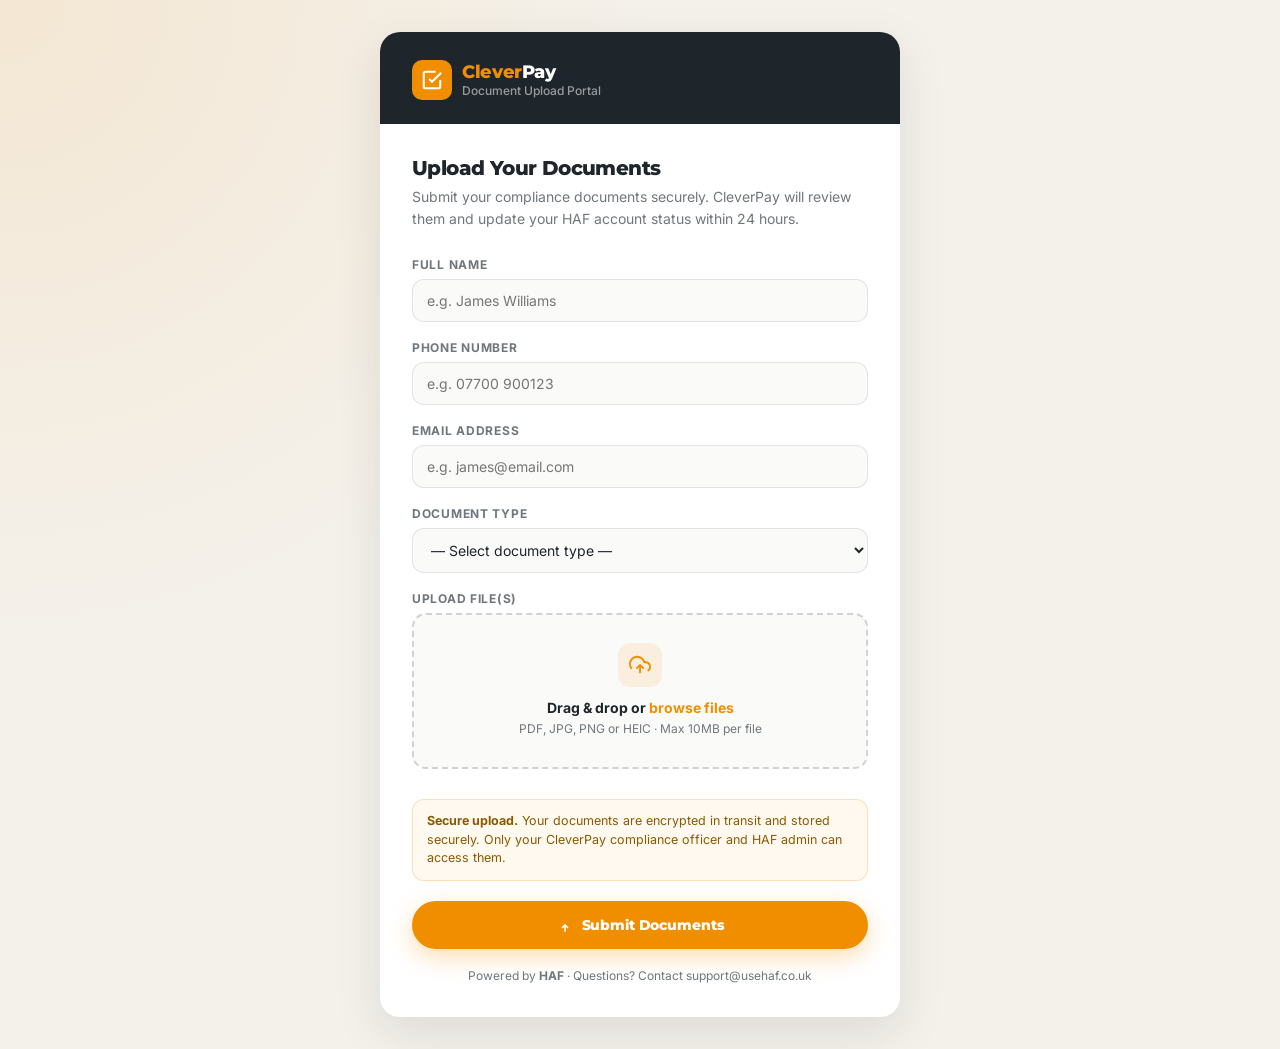
==== upload.html @ 401745ec "Add: simple driver document upload portal" ====
<!DOCTYPE html>
<html lang="en">
<head>
<meta charset="UTF-8">
<meta name="viewport" content="width=device-width, initial-scale=1.0">
<title>Document Upload — HAF CleverPay</title>
<link rel="preconnect" href="https://fonts.googleapis.com">
<link href="https://fonts.googleapis.com/css2?family=Inter:wght@400;500;600;700&family=Montserrat:wght@700;800&display=swap" rel="stylesheet">
<style>
:root {
  --orange: #f18e00;
  --bg: #f4f1eb;
  --panel: #ffffff;
  --text: #1e252b;
  --muted: #6f777d;
  --line: rgba(47,55,62,.12);
  --green: #2a7d4f;
  --green-bg: #edf7f1;
  --red: #b4483f;
  --radius: 20px;
  --shadow: 0 16px 48px rgba(22,25,27,.10);
}
* { box-sizing: border-box; margin: 0; padding: 0; }
body {
  font-family: "Inter", sans-serif;
  background: radial-gradient(circle at top left, rgba(241,142,0,.10), transparent 40%), var(--bg);
  min-height: 100vh;
  color: var(--text);
  -webkit-font-smoothing: antialiased;
}
.page {
  min-height: 100vh;
  display: flex;
  flex-direction: column;
  align-items: center;
  justify-content: center;
  padding: 32px 16px;
}
.card {
  background: var(--panel);
  border-radius: var(--radius);
  box-shadow: var(--shadow);
  width: 100%;
  max-width: 520px;
  overflow: hidden;
}
.card-head {
  background: #1e252b;
  padding: 28px 32px 24px;
  display: flex;
  align-items: center;
  gap: 16px;
}
.logo-wrap {
  display: flex;
  align-items: center;
  gap: 10px;
}
.logo-icon {
  width: 40px;
  height: 40px;
  background: var(--orange);
  border-radius: 10px;
  display: flex;
  align-items: center;
  justify-content: center;
  flex-shrink: 0;
}
.logo-icon svg { width: 22px; height: 22px; stroke: white; fill: none; stroke-width: 2.2; }
.logo-text { line-height: 1.2; }
.logo-name {
  font-family: "Montserrat", sans-serif;
  font-size: 18px;
  font-weight: 800;
  color: white;
  letter-spacing: -.02em;
}
.logo-name span { color: var(--orange); }
.logo-sub { font-size: 12px; color: rgba(255,255,255,.55); font-weight: 500; }
.card-body { padding: 32px; }
.card-body h1 {
  font-family: "Montserrat", sans-serif;
  font-size: 20px;
  font-weight: 800;
  color: var(--text);
  letter-spacing: -.03em;
  margin-bottom: 6px;
}
.card-body p { font-size: 14px; color: var(--muted); line-height: 1.55; margin-bottom: 28px; }

.field { margin-bottom: 18px; }
.field label { display: block; font-size: 12px; font-weight: 700; color: var(--muted); letter-spacing: .06em; text-transform: uppercase; margin-bottom: 7px; }
.field input, .field select {
  width: 100%;
  padding: 12px 14px;
  border: 1.5px solid var(--line);
  border-radius: 12px;
  font-size: 14px;
  font-family: inherit;
  color: var(--text);
  background: #fafaf8;
  outline: none;
  transition: border-color .15s;
}
.field input:focus, .field select:focus { border-color: var(--orange); }
.field select { cursor: pointer; }

.upload-zone {
  border: 2px dashed rgba(47,55,62,.2);
  border-radius: 14px;
  padding: 28px 20px;
  text-align: center;
  cursor: pointer;
  transition: border-color .15s, background .15s;
  background: #fafaf8;
  position: relative;
}
.upload-zone:hover, .upload-zone.drag { border-color: var(--orange); background: #fff9f0; }
.upload-zone input { position: absolute; inset: 0; opacity: 0; cursor: pointer; width: 100%; height: 100%; }
.upload-icon {
  width: 44px; height: 44px;
  background: rgba(241,142,0,.10);
  border-radius: 12px;
  display: flex; align-items: center; justify-content: center;
  margin: 0 auto 12px;
}
.upload-icon svg { width: 22px; height: 22px; stroke: var(--orange); fill: none; stroke-width: 2; }
.upload-zone h3 { font-size: 14px; font-weight: 700; color: var(--text); margin-bottom: 4px; }
.upload-zone p { font-size: 12px; color: var(--muted); margin: 0; }
.upload-zone .orange { color: var(--orange); }

.file-list { margin-top: 12px; display: flex; flex-direction: column; gap: 8px; }
.file-item {
  display: flex; align-items: center; gap: 10px;
  background: var(--green-bg);
  border-radius: 10px;
  padding: 9px 12px;
}
.file-item svg { width: 16px; height: 16px; stroke: var(--green); fill: none; stroke-width: 2; flex-shrink: 0; }
.file-item span { font-size: 13px; font-weight: 500; color: var(--green); flex: 1; }
.file-item .rm { background: none; border: none; cursor: pointer; padding: 2px; color: var(--muted); font-size: 16px; line-height: 1; }

.notice {
  background: #fff9f0;
  border: 1.5px solid rgba(241,142,0,.25);
  border-radius: 12px;
  padding: 12px 14px;
  font-size: 12.5px;
  color: #8a5a00;
  margin-bottom: 20px;
  line-height: 1.5;
}
.notice b { font-weight: 700; }

.submit-btn {
  width: 100%;
  padding: 15px;
  background: var(--orange);
  color: white;
  font-family: "Montserrat", sans-serif;
  font-size: 14px;
  font-weight: 800;
  letter-spacing: -.01em;
  border: none;
  border-radius: 999px;
  cursor: pointer;
  box-shadow: 0 8px 24px rgba(241,142,0,.30);
  transition: transform .12s, box-shadow .12s, opacity .12s;
  display: flex; align-items: center; justify-content: center; gap: 8px;
}
.submit-btn:hover { transform: translateY(-1px); box-shadow: 0 12px 32px rgba(241,142,0,.38); }
.submit-btn:active { transform: translateY(0); }
.submit-btn:disabled { opacity: .5; cursor: not-allowed; transform: none; }
.submit-btn svg { width: 18px; height: 18px; stroke: white; fill: none; stroke-width: 2.2; }

.footer-note { text-align: center; font-size: 12px; color: var(--muted); margin-top: 18px; line-height: 1.5; }

/* Success screen */
.success {
  display: none;
  text-align: center;
  padding: 48px 32px;
}
.success-icon {
  width: 72px; height: 72px;
  background: var(--green-bg);
  border-radius: 50%;
  display: flex; align-items: center; justify-content: center;
  margin: 0 auto 20px;
}
.success-icon svg { width: 36px; height: 36px; stroke: var(--green); fill: none; stroke-width: 2; }
.success h2 {
  font-family: "Montserrat", sans-serif;
  font-size: 22px; font-weight: 800;
  color: var(--text);
  margin-bottom: 10px;
  letter-spacing: -.03em;
}
.success p { font-size: 14px; color: var(--muted); line-height: 1.6; margin-bottom: 6px; }
.ref-box {
  background: #f4f1eb;
  border-radius: 12px;
  padding: 14px 20px;
  margin: 20px 0;
  font-size: 14px;
  color: var(--text);
}
.ref-box b { display: block; font-size: 12px; color: var(--muted); text-transform: uppercase; letter-spacing: .06em; margin-bottom: 4px; }
.ref-num { font-size: 22px; font-weight: 700; color: var(--orange); letter-spacing: .04em; }
.upload-more {
  background: none; border: 1.5px solid var(--line);
  border-radius: 999px; padding: 12px 24px;
  font-family: inherit; font-size: 13px; font-weight: 600;
  color: var(--text); cursor: pointer; margin-top: 8px;
  transition: border-color .12s;
}
.upload-more:hover { border-color: var(--orange); }
</style>
</head>
<body>
<div class="page">
  <div class="card">
    <div class="card-head">
      <div class="logo-wrap">
        <div class="logo-icon">
          <svg viewBox="0 0 24 24"><path d="M9 11l3 3L22 4"/><path d="M21 12v7a2 2 0 01-2 2H5a2 2 0 01-2-2V5a2 2 0 012-2h11"/></svg>
        </div>
        <div class="logo-text">
          <div class="logo-name"><span>Clever</span>Pay</div>
          <div class="logo-sub">Document Upload Portal</div>
        </div>
      </div>
    </div>

    <div id="form-view">
      <div class="card-body">
        <h1>Upload Your Documents</h1>
        <p>Submit your compliance documents securely. CleverPay will review them and update your HAF account status within 24 hours.</p>

        <div class="field">
          <label>Full Name</label>
          <input type="text" id="f-name" placeholder="e.g. James Williams" autocomplete="name">
        </div>
        <div class="field">
          <label>Phone Number</label>
          <input type="tel" id="f-phone" placeholder="e.g. 07700 900123" autocomplete="tel">
        </div>
        <div class="field">
          <label>Email Address</label>
          <input type="email" id="f-email" placeholder="e.g. james@email.com" autocomplete="email">
        </div>
        <div class="field">
          <label>Document Type</label>
          <select id="f-doctype">
            <option value="">— Select document type —</option>
            <option>Driving Licence (Front)</option>
            <option>Driving Licence (Back)</option>
            <option>Vehicle Insurance Certificate</option>
            <option>MOT Certificate</option>
            <option>Vehicle Registration (V5C)</option>
            <option>PHV / Taxi Licence</option>
            <option>DBS Check Certificate</option>
            <option>Right to Work Document</option>
            <option>Vehicle Rental Agreement</option>
            <option>Other</option>
          </select>
        </div>

        <div class="field">
          <label>Upload File(s)</label>
          <div class="upload-zone" id="drop-zone">
            <input type="file" id="f-files" multiple accept=".pdf,.jpg,.jpeg,.png,.heic" onchange="handleFiles(this.files)">
            <div class="upload-icon">
              <svg viewBox="0 0 24 24"><polyline points="16 16 12 12 8 16"/><line x1="12" y1="12" x2="12" y2="21"/><path d="M20.39 18.39A5 5 0 0018 9h-1.26A8 8 0 103 16.3"/></svg>
            </div>
            <h3>Drag &amp; drop or <span class="orange">browse files</span></h3>
            <p>PDF, JPG, PNG or HEIC · Max 10MB per file</p>
          </div>
          <div class="file-list" id="file-list"></div>
        </div>

        <div class="notice">
          <b>Secure upload.</b> Your documents are encrypted in transit and stored securely. Only your CleverPay compliance officer and HAF admin can access them.
        </div>

        <button class="submit-btn" onclick="handleSubmit()">
          <svg viewBox="0 0 24 24"><polyline points="16 16 12 12 8 16"/><line x1="12" y1="12" x2="12" y2="21"/></svg>
          Submit Documents
        </button>

        <div class="footer-note">
          Powered by <b>HAF</b> · Questions? Contact support@usehaf.co.uk
        </div>
      </div>
    </div>

    <div id="success-view" class="success">
      <div class="success-icon">
        <svg viewBox="0 0 24 24"><polyline points="20 6 9 17 4 12"/></svg>
      </div>
      <h2>Documents Submitted!</h2>
      <p>Thank you. Your documents have been received and are being reviewed by the CleverPay compliance team.</p>
      <p>You'll receive an email confirmation shortly.</p>
      <div class="ref-box">
        <b>Your Reference Number</b>
        <div class="ref-num" id="ref-num">CP-000000</div>
      </div>
      <p style="font-size:13px;color:var(--muted);">Keep this reference number. You may need it if you contact support.</p>
      <button class="upload-more" onclick="resetForm()">Upload more documents</button>
    </div>
  </div>
</div>

<script>
let selectedFiles = [];

function handleFiles(files) {
  for (const f of files) selectedFiles.push(f);
  renderFileList();
}

function renderFileList() {
  const list = document.getElementById('file-list');
  list.innerHTML = '';
  selectedFiles.forEach((f, i) => {
    const item = document.createElement('div');
    item.className = 'file-item';
    item.innerHTML = `
      <svg viewBox="0 0 24 24"><path d="M14 2H6a2 2 0 00-2 2v16a2 2 0 002 2h12a2 2 0 002-2V8z"/><polyline points="14 2 14 8 20 8"/></svg>
      <span>${f.name}</span>
      <button class="rm" onclick="removeFile(${i})" title="Remove">×</button>`;
    list.appendChild(item);
  });
}

function removeFile(i) {
  selectedFiles.splice(i, 1);
  renderFileList();
}

const dz = document.getElementById('drop-zone');
dz.addEventListener('dragover', e => { e.preventDefault(); dz.classList.add('drag'); });
dz.addEventListener('dragleave', () => dz.classList.remove('drag'));
dz.addEventListener('drop', e => {
  e.preventDefault();
  dz.classList.remove('drag');
  handleFiles(e.dataTransfer.files);
});

function handleSubmit() {
  const name = document.getElementById('f-name').value.trim();
  const phone = document.getElementById('f-phone').value.trim();
  const email = document.getElementById('f-email').value.trim();
  const doctype = document.getElementById('f-doctype').value;

  if (!name || !phone || !email || !doctype || selectedFiles.length === 0) {
    alert('Please fill in all fields and select at least one file.');
    return;
  }

  const btn = document.querySelector('.submit-btn');
  btn.disabled = true;
  btn.innerHTML = '<svg viewBox="0 0 24 24" style="animation:spin 1s linear infinite"><path d="M21 12a9 9 0 11-18 0 9 9 0 0118 0z" opacity=".2"/><path d="M12 3a9 9 0 019 9" stroke-linecap="round"/></svg> Uploading...';

  setTimeout(() => {
    const ref = 'CP-' + Math.floor(100000 + Math.random() * 900000);
    document.getElementById('ref-num').textContent = ref;
    document.getElementById('form-view').style.display = 'none';
    document.getElementById('success-view').style.display = 'block';
  }, 1800);
}

function resetForm() {
  selectedFiles = [];
  document.getElementById('f-name').value = '';
  document.getElementById('f-phone').value = '';
  document.getElementById('f-email').value = '';
  document.getElementById('f-doctype').value = '';
  document.getElementById('file-list').innerHTML = '';
  document.getElementById('form-view').style.display = 'block';
  document.getElementById('success-view').style.display = 'none';
  document.querySelector('.submit-btn').disabled = false;
  document.querySelector('.submit-btn').innerHTML = '<svg viewBox="0 0 24 24"><polyline points="16 16 12 12 8 16"/><line x1="12" y1="12" x2="12" y2="21"/></svg> Submit Documents';
}

const style = document.createElement('style');
style.textContent = '@keyframes spin{to{transform:rotate(360deg)}}';
document.head.appendChild(style);
</script>
</body>
</html>
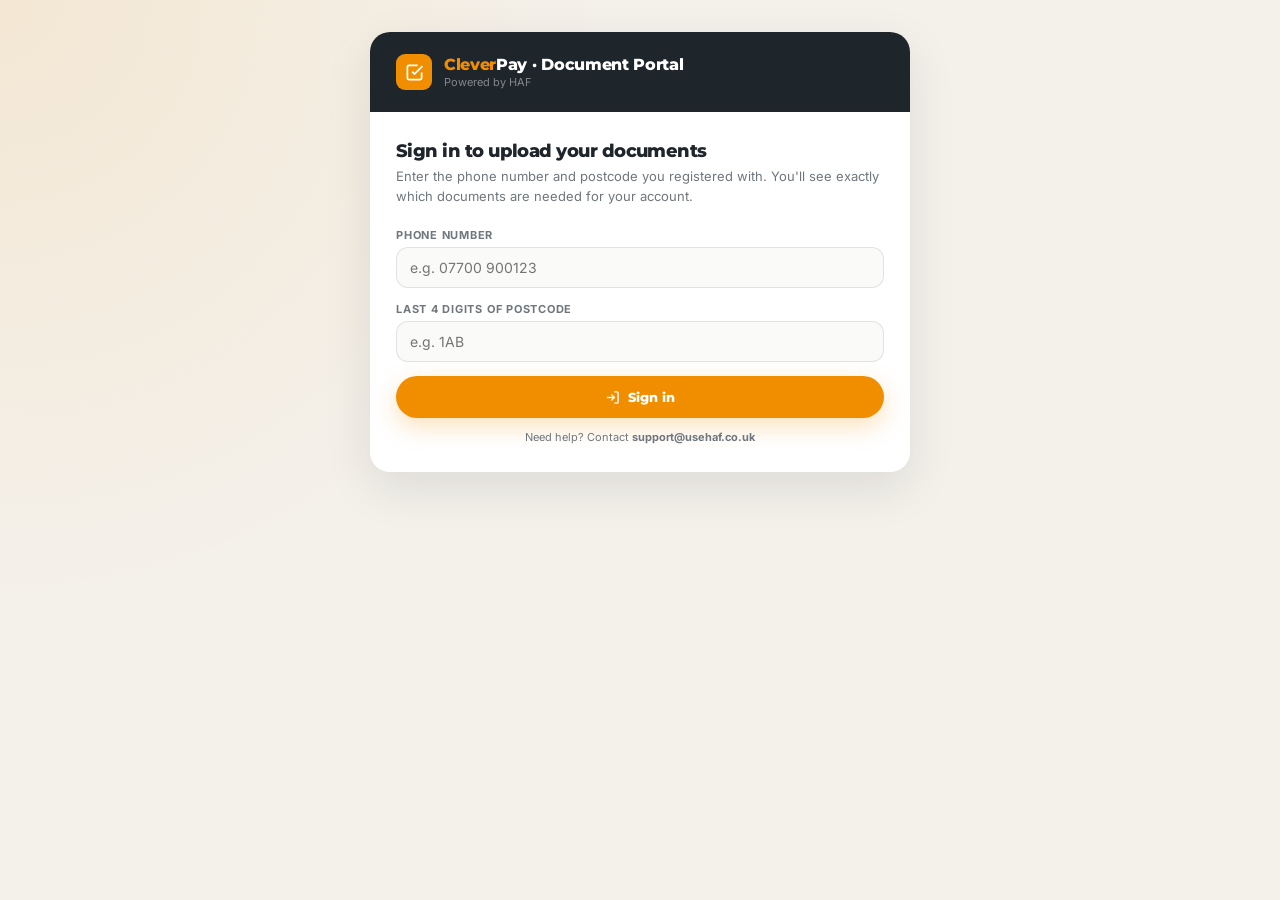
==== commit b7ea7fe2: "Rebuild: per-document upload portal with login + status dashboard" ====
--- a/upload.html
+++ b/upload.html
@@ -2,390 +2,214 @@
 <html lang="en">
 <head>
 <meta charset="UTF-8">
-<meta name="viewport" content="width=device-width, initial-scale=1.0">
-<title>Document Upload — HAF CleverPay</title>
-<link rel="preconnect" href="https://fonts.googleapis.com">
+<meta name="viewport" content="width=device-width,initial-scale=1.0">
+<title>Document Portal — CleverPay × HAF</title>
 <link href="https://fonts.googleapis.com/css2?family=Inter:wght@400;500;600;700&family=Montserrat:wght@700;800&display=swap" rel="stylesheet">
 <style>
-:root {
-  --orange: #f18e00;
-  --bg: #f4f1eb;
-  --panel: #ffffff;
-  --text: #1e252b;
-  --muted: #6f777d;
-  --line: rgba(47,55,62,.12);
-  --green: #2a7d4f;
-  --green-bg: #edf7f1;
-  --red: #b4483f;
-  --radius: 20px;
-  --shadow: 0 16px 48px rgba(22,25,27,.10);
-}
-* { box-sizing: border-box; margin: 0; padding: 0; }
-body {
-  font-family: "Inter", sans-serif;
-  background: radial-gradient(circle at top left, rgba(241,142,0,.10), transparent 40%), var(--bg);
-  min-height: 100vh;
-  color: var(--text);
-  -webkit-font-smoothing: antialiased;
-}
-.page {
-  min-height: 100vh;
-  display: flex;
-  flex-direction: column;
-  align-items: center;
-  justify-content: center;
-  padding: 32px 16px;
-}
-.card {
-  background: var(--panel);
-  border-radius: var(--radius);
-  box-shadow: var(--shadow);
-  width: 100%;
-  max-width: 520px;
-  overflow: hidden;
-}
-.card-head {
-  background: #1e252b;
-  padding: 28px 32px 24px;
-  display: flex;
-  align-items: center;
-  gap: 16px;
-}
-.logo-wrap {
-  display: flex;
-  align-items: center;
-  gap: 10px;
-}
-.logo-icon {
-  width: 40px;
-  height: 40px;
-  background: var(--orange);
-  border-radius: 10px;
-  display: flex;
-  align-items: center;
-  justify-content: center;
-  flex-shrink: 0;
-}
-.logo-icon svg { width: 22px; height: 22px; stroke: white; fill: none; stroke-width: 2.2; }
-.logo-text { line-height: 1.2; }
-.logo-name {
-  font-family: "Montserrat", sans-serif;
-  font-size: 18px;
-  font-weight: 800;
-  color: white;
-  letter-spacing: -.02em;
-}
-.logo-name span { color: var(--orange); }
-.logo-sub { font-size: 12px; color: rgba(255,255,255,.55); font-weight: 500; }
-.card-body { padding: 32px; }
-.card-body h1 {
-  font-family: "Montserrat", sans-serif;
-  font-size: 20px;
-  font-weight: 800;
-  color: var(--text);
-  letter-spacing: -.03em;
-  margin-bottom: 6px;
-}
-.card-body p { font-size: 14px; color: var(--muted); line-height: 1.55; margin-bottom: 28px; }
-
-.field { margin-bottom: 18px; }
-.field label { display: block; font-size: 12px; font-weight: 700; color: var(--muted); letter-spacing: .06em; text-transform: uppercase; margin-bottom: 7px; }
-.field input, .field select {
-  width: 100%;
-  padding: 12px 14px;
-  border: 1.5px solid var(--line);
-  border-radius: 12px;
-  font-size: 14px;
-  font-family: inherit;
-  color: var(--text);
-  background: #fafaf8;
-  outline: none;
-  transition: border-color .15s;
-}
-.field input:focus, .field select:focus { border-color: var(--orange); }
-.field select { cursor: pointer; }
-
-.upload-zone {
-  border: 2px dashed rgba(47,55,62,.2);
-  border-radius: 14px;
-  padding: 28px 20px;
-  text-align: center;
-  cursor: pointer;
-  transition: border-color .15s, background .15s;
-  background: #fafaf8;
-  position: relative;
-}
-.upload-zone:hover, .upload-zone.drag { border-color: var(--orange); background: #fff9f0; }
-.upload-zone input { position: absolute; inset: 0; opacity: 0; cursor: pointer; width: 100%; height: 100%; }
-.upload-icon {
-  width: 44px; height: 44px;
-  background: rgba(241,142,0,.10);
-  border-radius: 12px;
-  display: flex; align-items: center; justify-content: center;
-  margin: 0 auto 12px;
-}
-.upload-icon svg { width: 22px; height: 22px; stroke: var(--orange); fill: none; stroke-width: 2; }
-.upload-zone h3 { font-size: 14px; font-weight: 700; color: var(--text); margin-bottom: 4px; }
-.upload-zone p { font-size: 12px; color: var(--muted); margin: 0; }
-.upload-zone .orange { color: var(--orange); }
-
-.file-list { margin-top: 12px; display: flex; flex-direction: column; gap: 8px; }
-.file-item {
-  display: flex; align-items: center; gap: 10px;
-  background: var(--green-bg);
-  border-radius: 10px;
-  padding: 9px 12px;
-}
-.file-item svg { width: 16px; height: 16px; stroke: var(--green); fill: none; stroke-width: 2; flex-shrink: 0; }
-.file-item span { font-size: 13px; font-weight: 500; color: var(--green); flex: 1; }
-.file-item .rm { background: none; border: none; cursor: pointer; padding: 2px; color: var(--muted); font-size: 16px; line-height: 1; }
-
-.notice {
-  background: #fff9f0;
-  border: 1.5px solid rgba(241,142,0,.25);
-  border-radius: 12px;
-  padding: 12px 14px;
-  font-size: 12.5px;
-  color: #8a5a00;
-  margin-bottom: 20px;
-  line-height: 1.5;
-}
-.notice b { font-weight: 700; }
-
-.submit-btn {
-  width: 100%;
-  padding: 15px;
-  background: var(--orange);
-  color: white;
-  font-family: "Montserrat", sans-serif;
-  font-size: 14px;
-  font-weight: 800;
-  letter-spacing: -.01em;
-  border: none;
-  border-radius: 999px;
-  cursor: pointer;
-  box-shadow: 0 8px 24px rgba(241,142,0,.30);
-  transition: transform .12s, box-shadow .12s, opacity .12s;
-  display: flex; align-items: center; justify-content: center; gap: 8px;
-}
-.submit-btn:hover { transform: translateY(-1px); box-shadow: 0 12px 32px rgba(241,142,0,.38); }
-.submit-btn:active { transform: translateY(0); }
-.submit-btn:disabled { opacity: .5; cursor: not-allowed; transform: none; }
-.submit-btn svg { width: 18px; height: 18px; stroke: white; fill: none; stroke-width: 2.2; }
-
-.footer-note { text-align: center; font-size: 12px; color: var(--muted); margin-top: 18px; line-height: 1.5; }
-
-/* Success screen */
-.success {
-  display: none;
-  text-align: center;
-  padding: 48px 32px;
-}
-.success-icon {
-  width: 72px; height: 72px;
-  background: var(--green-bg);
-  border-radius: 50%;
-  display: flex; align-items: center; justify-content: center;
-  margin: 0 auto 20px;
-}
-.success-icon svg { width: 36px; height: 36px; stroke: var(--green); fill: none; stroke-width: 2; }
-.success h2 {
-  font-family: "Montserrat", sans-serif;
-  font-size: 22px; font-weight: 800;
-  color: var(--text);
-  margin-bottom: 10px;
-  letter-spacing: -.03em;
-}
-.success p { font-size: 14px; color: var(--muted); line-height: 1.6; margin-bottom: 6px; }
-.ref-box {
-  background: #f4f1eb;
-  border-radius: 12px;
-  padding: 14px 20px;
-  margin: 20px 0;
-  font-size: 14px;
-  color: var(--text);
-}
-.ref-box b { display: block; font-size: 12px; color: var(--muted); text-transform: uppercase; letter-spacing: .06em; margin-bottom: 4px; }
-.ref-num { font-size: 22px; font-weight: 700; color: var(--orange); letter-spacing: .04em; }
-.upload-more {
-  background: none; border: 1.5px solid var(--line);
-  border-radius: 999px; padding: 12px 24px;
-  font-family: inherit; font-size: 13px; font-weight: 600;
-  color: var(--text); cursor: pointer; margin-top: 8px;
-  transition: border-color .12s;
-}
-.upload-more:hover { border-color: var(--orange); }
+:root{--or:#f18e00;--bg:#f4f1eb;--dk:#1e252b;--mu:#6f777d;--ln:rgba(47,55,62,.12);--gr:#2a7d4f;--am:#b98530;--rd:#b4483f}
+*{box-sizing:border-box;margin:0;padding:0}
+body{font-family:"Inter",sans-serif;background:radial-gradient(circle at top left,rgba(241,142,0,.10),transparent 40%),var(--bg);min-height:100vh;color:var(--dk);-webkit-font-smoothing:antialiased}
+.page{min-height:100vh;display:flex;flex-direction:column;align-items:center;justify-content:flex-start;padding:32px 16px 48px}
+.card{background:#fff;border-radius:20px;box-shadow:0 16px 48px rgba(22,25,27,.10);width:100%;max-width:540px;overflow:hidden}
+.hd{background:var(--dk);padding:22px 26px;display:flex;align-items:center;gap:12px}
+.hi{width:36px;height:36px;background:var(--or);border-radius:9px;display:flex;align-items:center;justify-content:center;flex-shrink:0}
+.hi svg{width:19px;height:19px;stroke:#fff;fill:none;stroke-width:2.2}
+.hn{font-family:"Montserrat",sans-serif;font-size:16px;font-weight:800;color:#fff;letter-spacing:-.02em}
+.hn span{color:var(--or)}
+.hs{font-size:11px;color:rgba(255,255,255,.45);margin-top:1px}
+#login{padding:28px 26px}
+#login h1{font-family:"Montserrat",sans-serif;font-size:18px;font-weight:800;letter-spacing:-.03em;margin-bottom:5px}
+#login p{font-size:13px;color:var(--mu);line-height:1.5;margin-bottom:22px}
+.fl{margin-bottom:14px}
+.fl label{display:block;font-size:11px;font-weight:700;color:var(--mu);letter-spacing:.07em;text-transform:uppercase;margin-bottom:5px}
+.fl input{width:100%;padding:11px 13px;border:1.5px solid var(--ln);border-radius:12px;font-size:14px;font-family:inherit;color:var(--dk);background:#fafaf8;outline:none;transition:border-color .15s}
+.fl input:focus{border-color:var(--or)}
+.err{display:none;font-size:12px;color:var(--rd);margin-top:8px;padding:9px 12px;background:#fdf2f2;border-radius:9px}
+.pbtn{width:100%;padding:13px;background:var(--or);color:#fff;font-family:"Montserrat",sans-serif;font-size:13px;font-weight:800;border:none;border-radius:999px;cursor:pointer;box-shadow:0 8px 24px rgba(241,142,0,.28);transition:transform .12s;margin-top:6px;display:flex;align-items:center;justify-content:center;gap:8px}
+.pbtn:hover{transform:translateY(-1px)}
+.pbtn svg{width:15px;height:15px;stroke:#fff;fill:none;stroke-width:2.2}
+.hint{font-size:11px;color:var(--mu);text-align:center;margin-top:12px}
+#dash{display:none}
+.dh{padding:18px 26px 0;display:flex;align-items:flex-start;justify-content:space-between;gap:10px;flex-wrap:wrap}
+.dh h2{font-family:"Montserrat",sans-serif;font-size:15px;font-weight:800;letter-spacing:-.03em}
+.dh p{font-size:12px;color:var(--mu);margin-top:2px}
+.btype{font-size:10px;font-weight:700;padding:4px 10px;border-radius:999px;background:rgba(241,142,0,.12);color:#8a5a00;letter-spacing:.04em;text-transform:uppercase;white-space:nowrap}
+.pb{margin:14px 26px 0;background:var(--ln);border-radius:999px;height:5px;overflow:hidden}
+.pf{height:100%;background:var(--or);border-radius:999px;transition:width .5s}
+.pl{margin:5px 26px 12px;font-size:11px;color:var(--mu);display:flex;justify-content:space-between}
+.noti{margin:0 26px 16px;background:#fff9f0;border:1.5px solid rgba(241,142,0,.22);border-radius:11px;padding:10px 13px;font-size:12px;color:#8a5a00;line-height:1.5}
+.noti b{font-weight:700}
+.dl{padding:0 26px 26px;display:flex;flex-direction:column;gap:9px}
+.di{border:1.5px solid var(--ln);border-radius:13px;padding:13px 14px;display:flex;align-items:center;gap:11px}
+.di.ok{border-color:rgba(42,125,79,.25);background:#edf7f1}
+.di.pend{border-color:rgba(185,133,48,.25);background:#fff8eb}
+.di.exp{border-color:rgba(180,72,63,.25);background:#fdf2f2}
+.dic{width:34px;height:34px;border-radius:9px;display:flex;align-items:center;justify-content:center;flex-shrink:0;background:rgba(47,55,62,.07)}
+.di.ok .dic{background:rgba(42,125,79,.12)}
+.di.pend .dic{background:rgba(185,133,48,.12)}
+.di.exp .dic{background:rgba(180,72,63,.12)}
+.dic svg{width:16px;height:16px;fill:none;stroke-width:2;stroke:var(--mu)}
+.di.ok .dic svg{stroke:var(--gr)}
+.di.pend .dic svg{stroke:var(--am)}
+.di.exp .dic svg{stroke:var(--rd)}
+.din{flex:1;min-width:0}
+.dnm{font-size:13px;font-weight:600}
+.dsb{font-size:11px;color:var(--mu);margin-top:1px;overflow:hidden;text-overflow:ellipsis;white-space:nowrap}
+.chip{display:inline-flex;font-size:10px;font-weight:700;padding:2px 7px;border-radius:999px;letter-spacing:.03em;text-transform:uppercase;margin-top:4px}
+.cn{background:rgba(47,55,62,.08);color:var(--mu)}
+.co{background:rgba(42,125,79,.12);color:var(--gr)}
+.cp{background:rgba(185,133,48,.12);color:var(--am)}
+.ce{background:rgba(180,72,63,.12);color:var(--rd)}
+.ubtn{padding:8px 13px;background:var(--or);color:#fff;font-size:11px;font-weight:700;border:none;border-radius:999px;cursor:pointer;font-family:inherit;white-space:nowrap}
+.rbtn{padding:8px 13px;background:none;color:var(--mu);font-size:11px;font-weight:600;border:1.5px solid var(--ln);border-radius:999px;cursor:pointer;font-family:inherit;white-space:nowrap}
+.sft{padding:14px 26px;border-top:1px solid var(--ln);display:flex;align-items:center;justify-content:space-between}
+.sft span{font-size:11px;color:var(--mu)}
+.sobt{padding:6px 13px;background:none;border:1.5px solid var(--ln);border-radius:999px;font-size:11px;font-weight:600;color:var(--mu);cursor:pointer;font-family:inherit}
+.ov{display:none;position:fixed;inset:0;background:rgba(0,0,0,.4);z-index:100;align-items:center;justify-content:center;padding:16px}
+.ov.show{display:flex}
+.mod{background:#fff;border-radius:18px;width:100%;max-width:400px;overflow:hidden;box-shadow:0 24px 72px rgba(0,0,0,.18)}
+.mhd{background:var(--dk);padding:18px 22px;display:flex;align-items:center;justify-content:space-between}
+.mhd h3{font-family:"Montserrat",sans-serif;font-size:14px;font-weight:800;color:#fff;letter-spacing:-.02em}
+.mhd button{background:none;border:none;color:rgba(255,255,255,.4);font-size:20px;cursor:pointer;line-height:1}
+.mbd{padding:22px}
+.dz{border:2px dashed rgba(47,55,62,.2);border-radius:13px;padding:26px 18px;text-align:center;cursor:pointer;transition:.15s;background:#fafaf8;position:relative}
+.dz:hover,.dz.drag{border-color:var(--or);background:#fff9f0}
+.dz input{position:absolute;inset:0;opacity:0;cursor:pointer;width:100%;height:100%}
+.dzi{width:40px;height:40px;background:rgba(241,142,0,.10);border-radius:10px;display:flex;align-items:center;justify-content:center;margin:0 auto 9px}
+.dzi svg{width:19px;height:19px;stroke:var(--or);fill:none;stroke-width:2}
+.dz h4{font-size:13px;font-weight:700;margin-bottom:3px}
+.dz p{font-size:11px;color:var(--mu);margin:0}
+.or2{color:var(--or)}
+.sf{display:none;margin-top:10px;align-items:center;gap:8px;background:#edf7f1;border-radius:9px;padding:8px 11px}
+.sf svg{width:14px;height:14px;stroke:var(--gr);fill:none;stroke-width:2;flex-shrink:0}
+.sf span{font-size:12px;color:var(--gr);font-weight:500;flex:1}
+.mf{display:flex;gap:9px;margin-top:14px}
+.mf button{flex:1;padding:11px;border-radius:999px;font-family:inherit;font-size:12px;font-weight:700;cursor:pointer}
+.mf .cn2{background:none;border:1.5px solid var(--ln);color:var(--mu)}
+.mf .sb{background:var(--or);border:none;color:#fff}
+.mf .sb:disabled{opacity:.4;cursor:not-allowed}
 </style>
 </head>
 <body>
 <div class="page">
-  <div class="card">
-    <div class="card-head">
-      <div class="logo-wrap">
-        <div class="logo-icon">
-          <svg viewBox="0 0 24 24"><path d="M9 11l3 3L22 4"/><path d="M21 12v7a2 2 0 01-2 2H5a2 2 0 01-2-2V5a2 2 0 012-2h11"/></svg>
-        </div>
-        <div class="logo-text">
-          <div class="logo-name"><span>Clever</span>Pay</div>
-          <div class="logo-sub">Document Upload Portal</div>
-        </div>
+<div class="card">
+  <div class="hd">
+    <div class="hi"><svg viewBox="0 0 24 24"><path d="M9 11l3 3L22 4"/><path d="M21 12v7a2 2 0 01-2 2H5a2 2 0 01-2-2V5a2 2 0 012-2h11"/></svg></div>
+    <div><div class="hn"><span>Clever</span>Pay · Document Portal</div><div class="hs">Powered by HAF</div></div>
+  </div>
+  <div id="login">
+    <h1>Sign in to upload your documents</h1>
+    <p>Enter the phone number and postcode you registered with. You'll see exactly which documents are needed for your account.</p>
+    <div class="fl"><label>Phone Number</label><input type="tel" id="lp" placeholder="e.g. 07700 900123" autocomplete="tel"></div>
+    <div class="fl"><label>Last 4 digits of postcode</label><input type="text" id="lpc" placeholder="e.g. 1AB" maxlength="4"></div>
+    <div class="err" id="lerr">Those details don't match our records. Please check and try again.</div>
+    <button class="pbtn" onclick="doLogin()">
+      <svg viewBox="0 0 24 24"><path d="M15 3h4a2 2 0 012 2v14a2 2 0 01-2 2h-4"/><polyline points="10 17 15 12 10 7"/><line x1="15" y1="12" x2="3" y2="12"/></svg>
+      Sign in
+    </button>
+    <div class="hint">Need help? Contact <b>support@usehaf.co.uk</b></div>
+  </div>
+  <div id="dash">
+    <div class="dh">
+      <div><h2 id="dnm">—</h2><p>Your required compliance documents</p></div>
+      <span class="btype" id="dtp">—</span>
+    </div>
+    <div class="pb"><div class="pf" id="pf" style="width:0%"></div></div>
+    <div class="pl"><span id="plbl">0 of 0 approved</span><span id="ppct">0%</span></div>
+    <div class="noti"><b>What happens next:</b> Upload each document below. CleverPay reviews within 24 hours and you'll get a text confirmation.</div>
+    <div class="dl" id="dl"></div>
+    <div class="sft"><span id="sfr">Ref: —</span><button class="sobt" onclick="doLogout()">Sign out</button></div>
+  </div>
+</div>
+</div>
+<div class="ov" id="ov">
+  <div class="mod">
+    <div class="mhd"><h3 id="mtl">Upload Document</h3><button onclick="closeMod()">×</button></div>
+    <div class="mbd">
+      <div class="dz" id="dz">
+        <input type="file" id="mf" accept=".pdf,.jpg,.jpeg,.png,.heic" onchange="onFS(this)">
+        <div class="dzi"><svg viewBox="0 0 24 24"><polyline points="16 16 12 12 8 16"/><line x1="12" y1="12" x2="12" y2="21"/><path d="M20.39 18.39A5 5 0 0018 9h-1.26A8 8 0 103 16.3"/></svg></div>
+        <h4>Drag &amp; drop or <span class="or2">browse</span></h4>
+        <p>PDF, JPG, PNG or HEIC · Max 10MB</p>
+      </div>
+      <div class="sf" id="sf">
+        <svg viewBox="0 0 24 24"><path d="M14 2H6a2 2 0 00-2 2v16a2 2 0 002 2h12a2 2 0 002-2V8z"/><polyline points="14 2 14 8 20 8"/></svg>
+        <span id="sfn">—</span>
+      </div>
+      <div class="mf">
+        <button class="cn2" onclick="closeMod()">Cancel</button>
+        <button class="sb" id="msb" onclick="doUpload()" disabled>Upload</button>
       </div>
     </div>
-
-    <div id="form-view">
-      <div class="card-body">
-        <h1>Upload Your Documents</h1>
-        <p>Submit your compliance documents securely. CleverPay will review them and update your HAF account status within 24 hours.</p>
-
-        <div class="field">
-          <label>Full Name</label>
-          <input type="text" id="f-name" placeholder="e.g. James Williams" autocomplete="name">
-        </div>
-        <div class="field">
-          <label>Phone Number</label>
-          <input type="tel" id="f-phone" placeholder="e.g. 07700 900123" autocomplete="tel">
-        </div>
-        <div class="field">
-          <label>Email Address</label>
-          <input type="email" id="f-email" placeholder="e.g. james@email.com" autocomplete="email">
-        </div>
-        <div class="field">
-          <label>Document Type</label>
-          <select id="f-doctype">
-            <option value="">— Select document type —</option>
-            <option>Driving Licence (Front)</option>
-            <option>Driving Licence (Back)</option>
-            <option>Vehicle Insurance Certificate</option>
-            <option>MOT Certificate</option>
-            <option>Vehicle Registration (V5C)</option>
-            <option>PHV / Taxi Licence</option>
-            <option>DBS Check Certificate</option>
-            <option>Right to Work Document</option>
-            <option>Vehicle Rental Agreement</option>
-            <option>Other</option>
-          </select>
-        </div>
-
-        <div class="field">
-          <label>Upload File(s)</label>
-          <div class="upload-zone" id="drop-zone">
-            <input type="file" id="f-files" multiple accept=".pdf,.jpg,.jpeg,.png,.heic" onchange="handleFiles(this.files)">
-            <div class="upload-icon">
-              <svg viewBox="0 0 24 24"><polyline points="16 16 12 12 8 16"/><line x1="12" y1="12" x2="12" y2="21"/><path d="M20.39 18.39A5 5 0 0018 9h-1.26A8 8 0 103 16.3"/></svg>
-            </div>
-            <h3>Drag &amp; drop or <span class="orange">browse files</span></h3>
-            <p>PDF, JPG, PNG or HEIC · Max 10MB per file</p>
-          </div>
-          <div class="file-list" id="file-list"></div>
-        </div>
-
-        <div class="notice">
-          <b>Secure upload.</b> Your documents are encrypted in transit and stored securely. Only your CleverPay compliance officer and HAF admin can access them.
-        </div>
-
-        <button class="submit-btn" onclick="handleSubmit()">
-          <svg viewBox="0 0 24 24"><polyline points="16 16 12 12 8 16"/><line x1="12" y1="12" x2="12" y2="21"/></svg>
-          Submit Documents
-        </button>
-
-        <div class="footer-note">
-          Powered by <b>HAF</b> · Questions? Contact support@usehaf.co.uk
-        </div>
-      </div>
-    </div>
-
-    <div id="success-view" class="success">
-      <div class="success-icon">
-        <svg viewBox="0 0 24 24"><polyline points="20 6 9 17 4 12"/></svg>
-      </div>
-      <h2>Documents Submitted!</h2>
-      <p>Thank you. Your documents have been received and are being reviewed by the CleverPay compliance team.</p>
-      <p>You'll receive an email confirmation shortly.</p>
-      <div class="ref-box">
-        <b>Your Reference Number</b>
-        <div class="ref-num" id="ref-num">CP-000000</div>
-      </div>
-      <p style="font-size:13px;color:var(--muted);">Keep this reference number. You may need it if you contact support.</p>
-      <button class="upload-more" onclick="resetForm()">Upload more documents</button>
-    </div>
   </div>
 </div>
-
+<script src="upload-accounts.js"></script>
 <script>
-let selectedFiles = [];
-
-function handleFiles(files) {
-  for (const f of files) selectedFiles.push(f);
-  renderFileList();
-}
-
-function renderFileList() {
-  const list = document.getElementById('file-list');
-  list.innerHTML = '';
-  selectedFiles.forEach((f, i) => {
-    const item = document.createElement('div');
-    item.className = 'file-item';
-    item.innerHTML = `
-      <svg viewBox="0 0 24 24"><path d="M14 2H6a2 2 0 00-2 2v16a2 2 0 002 2h12a2 2 0 002-2V8z"/><polyline points="14 2 14 8 20 8"/></svg>
-      <span>${f.name}</span>
-      <button class="rm" onclick="removeFile(${i})" title="Remove">×</button>`;
-    list.appendChild(item);
-  });
-}
-
-function removeFile(i) {
-  selectedFiles.splice(i, 1);
-  renderFileList();
-}
-
-const dz = document.getElementById('drop-zone');
-dz.addEventListener('dragover', e => { e.preventDefault(); dz.classList.add('drag'); });
-dz.addEventListener('dragleave', () => dz.classList.remove('drag'));
-dz.addEventListener('drop', e => {
-  e.preventDefault();
-  dz.classList.remove('drag');
-  handleFiles(e.dataTransfer.files);
+let U=null,OD=null;
+function doLogin(){
+  const p=document.getElementById('lp').value.replace(/\s/g,'').toLowerCase();
+  const c=document.getElementById('lpc').value.replace(/\s/g,'').toLowerCase();
+  const u=ACCOUNTS[p+c];
+  if(!u){document.getElementById('lerr').style.display='block';return}
+  document.getElementById('lerr').style.display='none';
+  U=JSON.parse(JSON.stringify(u));
+  document.getElementById('login').style.display='none';
+  document.getElementById('dash').style.display='block';
+  document.getElementById('dnm').textContent=U.name;
+  document.getElementById('dtp').textContent=U.type;
+  document.getElementById('sfr').textContent='Ref: '+U.ref;
+  render();
+}
+const LB={none:'Not uploaded',ok:'Approved',pend:'Under review',exp:'Expired'};
+const IC={doc:'<path d="M14 2H6a2 2 0 00-2 2v16a2 2 0 002 2h12a2 2 0 002-2V8z"/><polyline points="14 2 14 8 20 8"/>',ok:'<polyline points="20 6 9 17 4 12"/>',pend:'<circle cx="12" cy="12" r="10"/><polyline points="12 6 12 12 16 14"/>',exp:'<circle cx="12" cy="12" r="10"/><line x1="12" y1="8" x2="12" y2="12"/><line x1="12" y1="16" x2="12.01" y2="16"/>'};
+function render(){
+  const d=U.docs,ok=d.filter(x=>x.st==='ok').length,t=d.length,p=Math.round(ok/t*100);
+  document.getElementById('pf').style.width=p+'%';
+  document.getElementById('plbl').textContent=ok+' of '+t+' approved';
+  document.getElementById('ppct').textContent=p+'%';
+  document.getElementById('dl').innerHTML=d.map(x=>{
+    const ic=x.st==='ok'?'ok':x.st==='pend'?'pend':x.st==='exp'?'exp':'doc';
+    const sb=x.st==='none'?'Required — not yet uploaded':x.st==='ok'?'Uploaded: '+x.file:x.st==='pend'?'Pending review: '+x.file:'Expired — re-upload required: '+x.file;
+    const btn=x.st==='none'||x.st==='exp'?`<button class="ubtn" onclick="openUp('${x.id}')">Upload</button>`:x.st==='pend'?`<button class="rbtn" onclick="openUp('${x.id}')">Replace</button>`:'';
+    const cc=x.st==='ok'?'co':x.st==='pend'?'cp':x.st==='exp'?'ce':'cn';
+    return`<div class="di ${x.st}"><div class="dic"><svg viewBox="0 0 24 24">${IC[ic]}</svg></div><div class="din"><div class="dnm">${x.nm}</div><div class="dsb">${sb}</div><span class="chip ${cc}">${LB[x.st]}</span></div><div>${btn}</div></div>`;
+  }).join('');
+}
+function openUp(id){
+  OD=id;const d=U.docs.find(x=>x.id===id);
+  document.getElementById('mtl').textContent='Upload — '+d.nm;
+  document.getElementById('mf').value='';
+  document.getElementById('sf').style.display='none';
+  document.getElementById('msb').disabled=true;
+  document.getElementById('ov').classList.add('show');
+}
+function closeMod(){document.getElementById('ov').classList.remove('show')}
+function onFS(i){
+  if(!i.files[0])return;
+  document.getElementById('sfn').textContent=i.files[0].name;
+  document.getElementById('sf').style.display='flex';
+  document.getElementById('msb').disabled=false;
+}
+function doUpload(){
+  const b=document.getElementById('msb');b.textContent='Uploading…';b.disabled=true;
+  const fn=document.getElementById('sfn').textContent;
+  setTimeout(()=>{const d=U.docs.find(x=>x.id===OD);d.st='pend';d.file=fn;closeMod();render();},1400);
+}
+function doLogout(){
+  U=null;document.getElementById('dash').style.display='none';
+  document.getElementById('login').style.display='block';
+  document.getElementById('lp').value='';document.getElementById('lpc').value='';
+}
+const dz=document.getElementById('dz');
+dz.addEventListener('dragover',e=>{e.preventDefault();dz.classList.add('drag')});
+dz.addEventListener('dragleave',()=>dz.classList.remove('drag'));
+dz.addEventListener('drop',e=>{
+  e.preventDefault();dz.classList.remove('drag');
+  const f=e.dataTransfer.files[0];if(!f)return;
+  document.getElementById('sfn').textContent=f.name;
+  document.getElementById('sf').style.display='flex';
+  document.getElementById('msb').disabled=false;
 });
-
-function handleSubmit() {
-  const name = document.getElementById('f-name').value.trim();
-  const phone = document.getElementById('f-phone').value.trim();
-  const email = document.getElementById('f-email').value.trim();
-  const doctype = document.getElementById('f-doctype').value;
-
-  if (!name || !phone || !email || !doctype || selectedFiles.length === 0) {
-    alert('Please fill in all fields and select at least one file.');
-    return;
-  }
-
-  const btn = document.querySelector('.submit-btn');
-  btn.disabled = true;
-  btn.innerHTML = '<svg viewBox="0 0 24 24" style="animation:spin 1s linear infinite"><path d="M21 12a9 9 0 11-18 0 9 9 0 0118 0z" opacity=".2"/><path d="M12 3a9 9 0 019 9" stroke-linecap="round"/></svg> Uploading...';
-
-  setTimeout(() => {
-    const ref = 'CP-' + Math.floor(100000 + Math.random() * 900000);
-    document.getElementById('ref-num').textContent = ref;
-    document.getElementById('form-view').style.display = 'none';
-    document.getElementById('success-view').style.display = 'block';
-  }, 1800);
-}
-
-function resetForm() {
-  selectedFiles = [];
-  document.getElementById('f-name').value = '';
-  document.getElementById('f-phone').value = '';
-  document.getElementById('f-email').value = '';
-  document.getElementById('f-doctype').value = '';
-  document.getElementById('file-list').innerHTML = '';
-  document.getElementById('form-view').style.display = 'block';
-  document.getElementById('success-view').style.display = 'none';
-  document.querySelector('.submit-btn').disabled = false;
-  document.querySelector('.submit-btn').innerHTML = '<svg viewBox="0 0 24 24"><polyline points="16 16 12 12 8 16"/><line x1="12" y1="12" x2="12" y2="21"/></svg> Submit Documents';
-}
-
-const style = document.createElement('style');
-style.textContent = '@keyframes spin{to{transform:rotate(360deg)}}';
-document.head.appendChild(style);
 </script>
 </body>
 </html>
